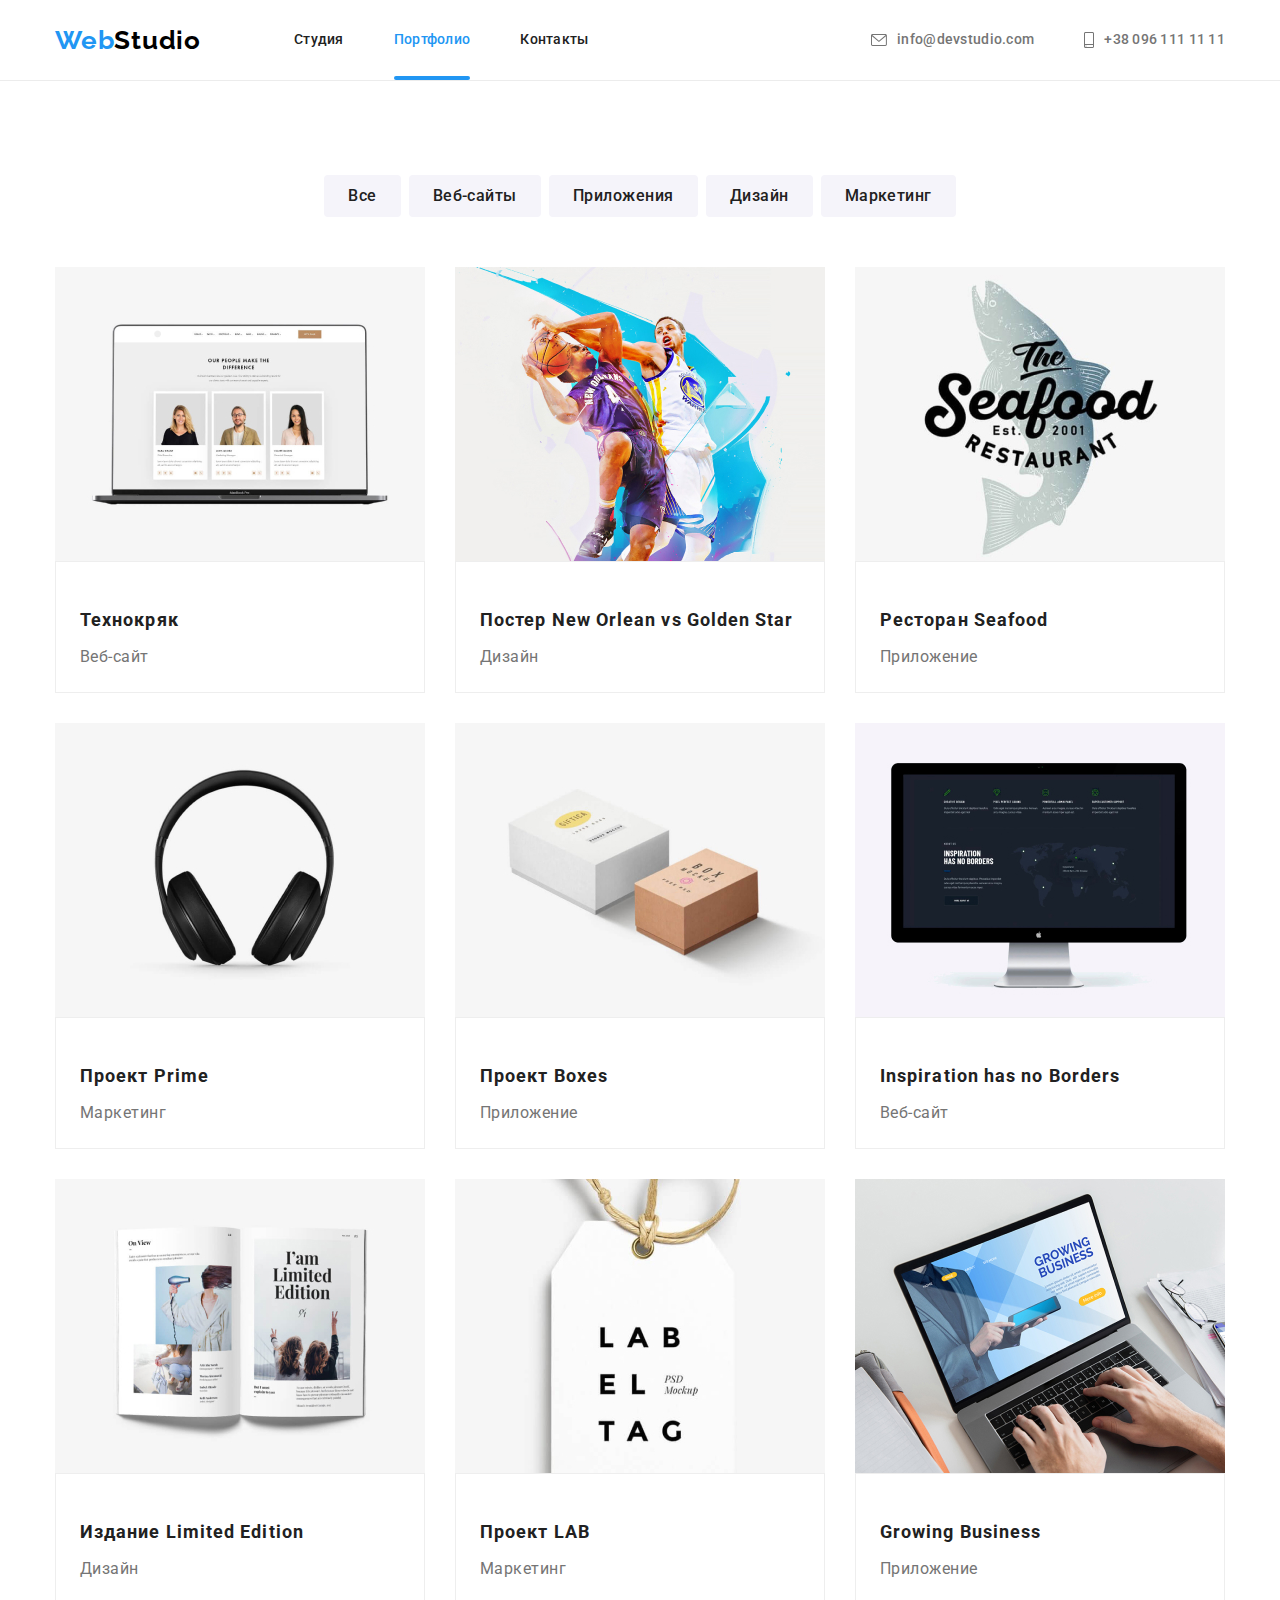
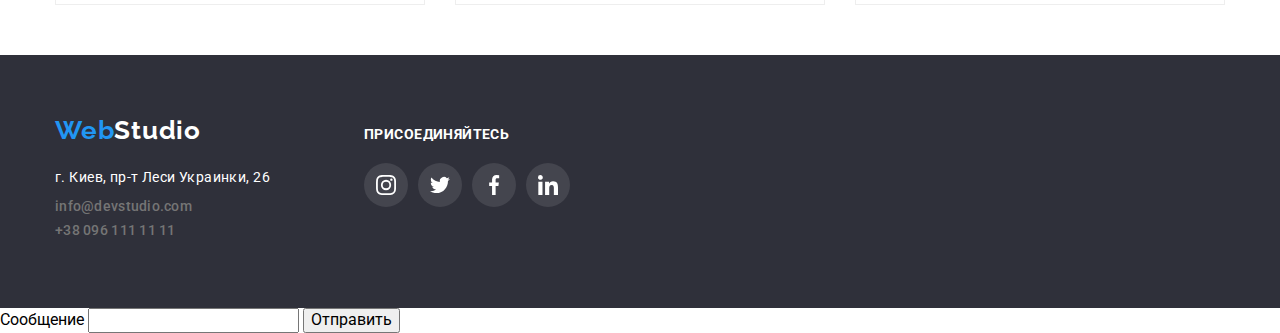
==== index2.html @ e60a2d79 "initial-commit" ====
<!DOCTYPE html>
<html lang="ru">
  <head>
    <meta charset="UTF-8" />
    <meta name="viewport" content="width=device-width, initial-scale=1.0" />
    <title>Document</title>
    <link
      href="https://fonts.googleapis.com/css2?family=Raleway:wght@700&family=Roboto:wght@400;500;700;900&display=fallback"
      rel="stylesheet"
    />
    <link
      rel="stylesheet"
      href="https://cdnjs.cloudflare.com/ajax/libs/modern-normalize/0.7.0/modern-normalize.min.css"
    />
    <link rel="stylesheet" href="./css/styles.css" />
  </head>
  <body>
    <!--_______________ Шапка_______________ -->
    <!-- <li><a class="link current" href="">Портфолио</a></li> -->
    <header class="page-header">
      <div class="container header">
        <nav class="header-nav">
          <a class="logo" href="./index.html"><span>Web</span>Studio</a>
          <ul class="header-list">
            <li><a class="link" href="./index.html">Студия</a></li>
            <li><a class="link current" href="./index2.html">Портфолио</a></li>
            <li><a class="link" href="">Контакты</a></li>
          </ul>
        </nav>
        <address class="header-address">
          <a class="contacts" href="mailto:info@devstudio.com">
            <svg width="16" height="12">
              <use href="./images/symbol-defs.svg#icon-envelope"></use>
            </svg>
            info@devstudio.com</a
          >
          <a class="contacts" href="call:+380961111111"
            ><svg width="10" height="16">
              <use href="./images/symbol-defs.svg#icon-smartphone"></use></svg
            >+38 096 111 11 11</a
          >
        </address>
      </div>
    </header>
    <main>
      <!-- Портфолио -->
      <section class="portfolio">
        <h1 class="visually-hidden">Портфолио</h1>
        <!--_______________________________ Кнопки________________________ -->
        <div class="container">
          <div class="gray-button-container">
            <ul class="button-list">
              <li><button class="gray-button" type="button">Все</button></li>
              <li>
                <button class="gray-button" type="button">Веб-сайты</button>
              </li>
              <li>
                <button class="gray-button" type="button">Приложения</button>
              </li>
              <li><button class="gray-button" type="button">Дизайн</button></li>
              <li>
                <button class="gray-button" type="button">Маркетинг</button>
              </li>
            </ul>
          </div>
          <!--____________________________ Примеры работ_____________________ -->
          <div>
            <ul class="portfolio-list">
              <li>
                <a class="portfolio-link" href="#">
                  <div class="portfolio-thumb">
                    <div class="portfolio-overlay">
                      <img
                        src="./images/example_1.jpg"
                        alt="Страница веб-сайта"
                      />
                      <p class="legend">
                        Технокряк это современная площадка распространения
                        коронавируса. Компании используют эту платформу для
                        цифрового шпионажа и атак на защищённые сервера
                        конкурентов.
                      </p>
                    </div>
                  </div>
                  <div class="portfolio-describtion">
                    <h2>Технокряк</h2>
                    <p class="portfolio-title">Веб-сайт</p>
                  </div>
                </a>
              </li>
              <li>
                <a class="portfolio-link" href="#">
                  <div class="portfolio-thumb">
                    <img src="./images/example_2.jpg" alt="Постер-обложка" />
                    <p class="legend">
                      Технокряк это современная площадка распространения
                      коронавируса. Компании используют эту платформу для
                      цифрового шпионажа и атак на защищённые сервера
                      конкурентов.
                    </p>
                  </div>

                  <div class="portfolio-describtion">
                    <h2>Постер New Orlean vs Golden Star</h2>
                    <p class="portfolio-title">Дизайн</p>
                  </div>
                </a>
              </li>
              <li>
                <a class="portfolio-link" href="">
                  <div class="portfolio-thumb">
                    <img src="./images/example_3.jpg" alt="Логотип ресторана" />
                    <p class="legend">
                      Технокряк это современная площадка распространения
                      коронавируса. Компании используют эту платформу для
                      цифрового шпионажа и атак на защищённые сервера
                      конкурентов.
                    </p>
                  </div>

                  <div class="portfolio-describtion">
                    <h2>Ресторан Seafood</h2>
                    <p class="portfolio-title">Приложение</p>
                  </div>
                </a>
              </li>
              <li>
                <a class="portfolio-link" href="#">
                  <div class="portfolio-thumb">
                    <img src="./images/example_4.jpg" alt="Наушники" />
                    <p class="legend">
                      Технокряк это современная площадка распространения
                      коронавируса. Компании используют эту платформу для
                      цифрового шпионажа и атак на защищённые сервера
                      конкурентов.
                    </p>
                  </div>
                  <div class="portfolio-describtion">
                    <h2>Проект Prime</h2>
                    <p class="portfolio-title">Маркетинг</p>
                  </div>
                </a>
              </li>
              <li>
                <a class="portfolio-link" href="">
                  <div class="portfolio-thumb">
                    <img src="./images/example_5.jpg" alt="Макет коробки" />
                    <p class="legend">
                      Технокряк это современная площадка распространения
                      коронавируса. Компании используют эту платформу для
                      цифрового шпионажа и атак на защищённые сервера
                      конкурентов.
                    </p>
                  </div>

                  <div class="portfolio-describtion">
                    <h2>Проект Boxes</h2>
                    <p class="portfolio-title">Приложение</p>
                  </div>
                </a>
              </li>
              <li>
                <a class="portfolio-link" href="">
                  <div class="portfolio-thumb">
                    <img
                      src="./images/example_6.jpg"
                      alt="Дизайн веб-страницы"
                    />
                    <p class="legend">
                      Технокряк это современная площадка распространения
                      коронавируса. Компании используют эту платформу для
                      цифрового шпионажа и атак на защищённые сервера
                      конкурентов.
                    </p>
                  </div>

                  <div class="portfolio-describtion">
                    <h2>Inspiration has no Borders</h2>
                    <p class="portfolio-title">Веб-сайт</p>
                  </div>
                </a>
              </li>
              <li>
                <a class="portfolio-link" href="">
                  <div class="portfolio-thumb">
                    <img src="./images/example_7.jpg" alt="Дизайн книги" />
                    <p class="legend">
                      Технокряк это современная площадка распространения
                      коронавируса. Компании используют эту платформу для
                      цифрового шпионажа и атак на защищённые сервера
                      конкурентов.
                    </p>
                  </div>

                  <div class="portfolio-describtion">
                    <h2>Издание Limited Edition</h2>
                    <p class="portfolio-title">Дизайн</p>
                  </div>
                </a>
              </li>
              <li>
                <a class="portfolio-link" href="">
                  <div class="portfolio-thumb">
                    <img src="./images/example_8.jpg" alt="Бирка" />
                    <p class="legend">
                      Технокряк это современная площадка распространения
                      коронавируса. Компании используют эту платформу для
                      цифрового шпионажа и атак на защищённые сервера
                      конкурентов.
                    </p>
                  </div>

                  <div class="portfolio-describtion">
                    <h2>Проект LAB</h2>
                    <p class="portfolio-title">Маркетинг</p>
                  </div>
                </a>
              </li>
              <li>
                <a class="portfolio-link" href="">
                  <div class="portfolio-thumb">
                    <img src="./images/example_9.jpg" alt="Веб-приложение" />
                    <p class="legend">
                      Технокряк это современная площадка распространения
                      коронавируса. Компании используют эту платформу для
                      цифрового шпионажа и атак на защищённые сервера
                      конкурентов.
                    </p>
                  </div>

                  <div class="portfolio-describtion">
                    <h2>Growing Business</h2>
                    <p class="portfolio-title">Приложение</p>
                  </div>
                </a>
              </li>
            </ul>
          </div>
        </div>
      </section>
    </main>
    <!-- ________________Футер_________________________ -->
    <footer class="footer">
      <div class="container">
        <div class="footer-column">
          <a class="logo" href="./index.html"><span>Web</span>Studio</a>
          <address>
            <p>г. Киев, пр-т Леси Украинки, 26</p>
            <a class="contacts" href="mailto:info@devstudio.com"
              >info@devstudio.com</a
            >
            <a class="contacts" href="call:+380961111111">+38 096 111 11 11</a>
          </address>
        </div>
        <div class="footer-column">
          <p class="h3">Присоединяйтесь</p>
          <ul class="social-network-list">
            <li>
              <a class="social-network-item" href="#">
                <svg class="social-network-logo">
                  <use href="./images/symbol-defs.svg#icon-instagram"></use>
                </svg>
              </a>
            </li>
            <li>
              <a class="social-network-item" href="#">
                <svg class="social-network-logo">
                  <use href="./images/symbol-defs.svg#icon-twitter"></use>
                </svg>
              </a>
            </li>
            <li>
              <a class="social-network-item" href="#">
                <svg class="social-network-logo">
                  <use href="./images/symbol-defs.svg#icon-facebook"></use>
                </svg>
              </a>
            </li>
            <li>
              <a class="social-network-item" href="#">
                <svg class="social-network-logo">
                  <use href="./images/symbol-defs.svg#icon-linkedin"></use>
                </svg>
              </a>
            </li>
          </ul>
        </div>
      </div>
    </footer>

    <form>
      <!-- Клик по тексту "Сообщение" поставит курсор в поле ввода -->
      <label>
        Сообщение
        <input type="text" />
      </label>

      <button type="submit">Отправить</button>
    </form>
  </body>
</html>
---- css/styles.css ----
:root {
  --primary-text-color: #212121;
  --secondary-text-color: #757575;
  --accent-text-color: #2196f3;
}

/* ______________Общее форматирование_____________ */
body {
  font-family: Roboto, sans-serif;
  font-style: normal;
}
img {
  display: block;
  max-width: 100%;
  height: auto;
}

ul {
  list-style-type: none;
  margin: 0;
  padding: 0;
}

.visually-hidden:not(:focus):not(:active),
input[type="checkbox"].visually-hidden,
input[type="radio"].visually-hidden {
  position: absolute;

  width: 1px;
  height: 1px;
  margin: -1px;
  border: 0;
  padding: 0;

  white-space: nowrap;

  clip-path: inset(100%);
  clip: rect(0 0 0 0);
  overflow: hidden;
}

/* __________________ Логотип ___________________ */
.logo {
  font-family: Raleway, sans-serif;
  color: black;
  font-weight: bold;
  font-size: 26px;
  line-height: 1.19;
  letter-spacing: 0.03em;
  text-decoration: none;

  margin-right: 93px;
  display: block;
  /* padding-top: 24px;
  padding-bottom: 25px; */
}
.logo > span {
  color: var(--accent-text-color);
}

/* ________________ Навигация в шапке ____________*/
.header-list {
  display: flex;
}

.header-list > li:not(last-child) {
  margin-right: 50px;
}
.header-address {
  display: flex;
  margin-left: auto;
}
.header-address .contacts {
  padding-top: 32px;
  padding-bottom: 32px;
  align-items: center;
}
.header-nav {
  display: flex;
  align-items: center;
}
.container.header {
  display: flex;
  text-align: center;
}
.page-header {
  border-bottom: 1px solid #ececec;
}
.link {
  display: block;
  padding-top: 32px;
  padding-bottom: 32px;
  position: relative;

  color: var(--primary-text-color);
  font-weight: 500;
  font-size: 14px;
  line-height: 1.14;
  letter-spacing: 0.02em;
  list-style-type: none;
  text-decoration: none;

  transition: color;
  transition-duration: 250ms;
  transition-timing-function: cubic-bezier(0.4, 0, 0.2, 1);
}

.link::after {
  content: "";
  display: block;
  position: absolute;
  bottom: 0;
  width: 100%;
  height: 4px;
  background-color: var(--accent-text-color);
  border-radius: 4px;
  opacity: 0;
}

.link:hover,
.link:focus {
  color: var(--accent-text-color);
}

.contacts {
  color: var(--secondary-text-color);
  font-weight: 500;
  font-style: normal;
  font-size: 14px;
  line-height: 1.14;
  letter-spacing: 0.02em;
  text-decoration: none;
  display: flex;
  margin-right: 50px;
  transition: color;
  transition-duration: 250ms;
  transition-timing-function: cubic-bezier(0.4, 0, 0.2, 1);
}
.contacts svg {
  margin-right: 10px;
  fill: currentColor;
}
.contacts:last-child {
  margin-right: 0;
}
.contacts:hover,
.contacts:focus {
  color: var(--accent-text-color);
}

.contacts svg:hover,
.contacts svg:focus {
  fill: var(--accent-text-color);
}
.container {
  width: 1200px;
  padding-right: 15px;
  padding-left: 15px;
  margin-left: auto;
  margin-right: auto;
}

/* ___________________ Главная секция________________ */
.hero-container {
  height: 600px;
  max-width: 1600px;
  margin-right: auto;
  margin-left: auto;
  background-repeat: no-repeat;
  background-position: center;
  background-size: cover;

  background-image: linear-gradient(
      rgba(47, 48, 58, 0.4),
      rgba(47, 48, 58, 0.4)
    ),
    url(../images/Hero_Img.jpg);

  background-color: #c4c4c4;
  text-align: center;
  padding-top: 200px;
}
.hero-title {
  margin-top: 0;
  margin-bottom: 30px;
  font-weight: 900;
  font-size: 44px;
  line-height: 1.36;
  letter-spacing: 0.06em;
  text-transform: uppercase;
  color: #ffffff;
}
.blue-button {
  display: inline-block;
  padding: 10px 32px;
  min-width: 200px;
  min-height: 50px;
  box-shadow: 0px 4px 4px rgba(0, 0, 0, 0.15);
  border-radius: 4px;
  border: none;
  cursor: pointer;

  color: #ffffff;
  font-size: 16px;
  line-height: 1.87;
  letter-spacing: 0.06em;
  background-color: var(--accent-text-color);
  font-weight: bold;
  text-decoration: none;
  text-align: center;
}

/*________________ Наши преимущества________________*/

.our-benefits {
  padding-top: 94px;
  /* padding-bottom: 94px; */
}
.our-benefits-list {
  display: flex;
}

.our-benefits-item svg {
  margin: 25px 100px;
}
div.background {
  background-color: #f5f4fa;
}
.our-benefits-item {
  width: 270px;
}
.our-benefits-item:not(:last-child) {
  margin-right: 30px;
}

.our-benefits h3 {
  color: var(--primary-text-color);
  font-weight: bold;
  font-size: 14px;
  line-height: 1.14;
  letter-spacing: 0.03em;
  text-transform: uppercase;
  margin-top: 30px;
  margin-bottom: 10px;
}
.our-benefits p {
  color: var(--secondary-text-color);
  font-size: 14px;
  line-height: 1.7;
  letter-spacing: 0.03em;
  margin-top: 0;
  margin-bottom: 0;
}

/*  __________________Чем мы занимаемся ____________ */

.what-we-do-list {
  display: flex;
}
.what-we-do-list li:not(:last-child) {
  margin-right: 30px;
}
.section-title {
  color: var(--primary-text-color);
  font-weight: bold;
  font-size: 36px;
  line-height: 1.16;
  text-align: center;
  letter-spacing: 0.03em;
  margin-top: 0;
  margin-bottom: 50px;
}
.thumb {
  position: relative;
}
.thumb .h3 {
  position: absolute;
  padding-top: 22px;
  padding-bottom: 22px;
  bottom: 0;
  right: 0;
  left: 0;
  text-transform: uppercase;
  text-align: center;
  font-weight: bold;
  color: #ffffff;

  background-color: rgba(47, 48, 58, 0.8);
}

/* ________________________Наша команда__________________ */
.basic-section {
  padding-top: 94px;
  padding-bottom: 94px;
}
.basic-section.team {
  background-color: #f5f4fa;
}
.our-team-list {
  display: flex;
}
.our-team-list > li:not(:last-child) {
  margin-right: 30px;
}
.our-team-list > li {
  box-shadow: 0px 1px 3px rgba(0, 0, 0, 0.12), 0px 1px 1px rgba(0, 0, 0, 0.14),
    0px 2px 1px rgba(0, 0, 0, 0.2);
  border-radius: 0px 0px 4px 4px;
  text-align: center;
  padding-bottom: 30px;
}

.basic-section h4 {
  color: var(--primary-text-color);
  font-weight: 500;
  font-size: 16px;
  line-height: 1.18;
  letter-spacing: 0.03em;
  margin-top: 30px;
  margin-bottom: 10px;
}
.basic-section p {
  color: var(--secondary-text-color);
  font-weight: normal;
  font-size: 16px;
  line-height: 1.18;
  letter-spacing: 0.03em;
  margin-top: 0;
  margin-bottom: 0;
}
/* Список соцсетей */
.social-network-list {
  display: flex;
  justify-content: center;
  margin-top: 16px;
}
.social-network-list > li:not(:last-child) {
  margin-right: 10px;
}

.social-network-item {
  display: flex;
  justify-content: center;
  align-items: center;
  width: 44px;
  height: 44px;
  border-radius: 50%;

  transition: all;
  transition-duration: 250ms;
  transition-timing-function: cubic-bezier(0.4, 0, 0.2, 1);
}
.social-network-logo {
  width: 20px;
  height: 20px;
  fill: #afb1b8;

  transition: fill;
  transition-duration: 250ms;
  transition-timing-function: cubic-bezier(0.4, 0, 0.2, 1);
}
.social-network-item:hover .social-network-logo,
.social-network-item:focus .social-network-logo {
  fill: #ffffff;
}
.social-network-item:hover,
.social-network-item:focus {
  background-color: var(--accent-text-color);
}

/* ____________________Постоянные клиенты____________________ */
.clients-list {
  display: flex;
}
.icon-logo {
  display: flex;
  width: 168px;
  height: 88px;
  border: 1px solid #afb1b8;
  border-radius: 4px;
  justify-content: center;
  align-items: center;

  transition: border;
  transition-duration: 250ms;
  transition-timing-function: cubic-bezier(0.4, 0, 0.2, 1);
}
.icon-logo svg {
  fill: #afb1b8;

  transition: fill;
  transition-duration: 250ms;
  transition-timing-function: cubic-bezier(0.4, 0, 0.2, 1);
}

/* __________________________________Анимаци при ховере  */

.icon-logo:hover svg,
.icon-logo:focus svg {
  fill: var(--accent-text-color);
}
.icon-logo:hover,
.icon-logo:focus {
  border: 1px solid #2196f3;
}

.clients-link {
  border-radius: 4px;
  justify-content: center;
  align-items: center;
}
.clients-link:not(:last-child) {
  margin-right: 30px;
}
/* _________________Футер________________________ */

.footer > .container {
  display: flex;
}
.footer-column:not(:last-child) {
  margin-right: 70px;
}

.footer {
  /* margin-top: 94px; */
  padding-top: 60px;
  padding-bottom: 60px;
  background-color: #2f303a;
}
.footer .logo {
  color: #ffffff;
  margin-bottom: 20px;
}
.footer p {
  color: #ffffff;
  font-weight: normal;
  font-style: normal;
  font-size: 14px;
  line-height: 1.71;
  letter-spacing: 0.03em;
  background-color: #2f303a;
  margin-top: 9px;
  margin-bottom: 9px;
}
.footer .h3 {
  font-weight: bold;
  font-size: 14px;
  line-height: 1.14;
  letter-spacing: 0.03em;
  text-transform: uppercase;
  margin-top: 12px;
  margin-bottom: 20px;
}
.footer .contacts {
  margin-bottom: 9px;
}
.footer .social-network-logo {
  fill: #ffffff;
}

.footer .social-network-item {
  background-color: rgba(255, 255, 255, 0.1);

  transition: all;
  transition-duration: 250ms;
  transition-timing-function: cubic-bezier(0.4, 0, 0.2, 1);
}
.footer .social-network-item:hover,
.footer .social-network-item:focus {
  background-color: var(--accent-text-color);
}

/* __________________________________Модальное окно _____________________________ */

.backdrop {
  position: fixed;
  top: 0;
  right: 0;

  width: 100%;
  height: 100%;

  background-color: rgba(0, 0, 0, 0.2);

  transition: linear 500ms;
}

.backdrop.is-hidden {
  opacity: 0;
  pointer-events: none;
}

.is-hidden .modal {
  transform: translate(-50%, -50%) scale(1.2);
  opacity: 0;
}
.modal {
  position: absolute;
  top: 50%;
  left: 50%;
  transform: translate(-50%, -50%) scale(1);

  transition: all 250ms;
  min-width: 528px;
  min-height: 581px;
  background-color: #ffffff;
}
.close-button {
  position: absolute;
  display: flex;
  top: 8px;
  right: 8px;

  width: 30px;
  height: 30px;
  border: none;
  margin: 0;
  padding: 0;
  background-color: #fff;
}
.close {
  border-radius: 50%;
  border: 1px solid rgba(0, 0, 0, 0.1);
}

/* ____________СТРАНИЦА ПОРТФОЛИО__________________
/* ____________Эффект текущей страницы_____________ */
.link.current {
  color: var(--accent-text-color);
}
.link.current::after {
  opacity: 1;
}

/*  ______________Кнопки_______________________ */
.button-list {
  display: flex;
  justify-content: center;
  margin-bottom: 50px;
}
.button-list li:not(:last-child) {
  margin-right: 8px;
}
.portfolio .container {
  margin-top: 94px;
  margin-bottom: 50px;
}
.portfolio .gray-button {
  border-radius: 4px;
  border-color: transparent;
  padding: 6px 22px;

  font-weight: 500;
  font-size: 16px;
  line-height: 1.62;
  text-align: center;
  letter-spacing: 0.03em;
  color: var(--primary-text-color);
  background-color: #f5f4fa;

  transition: all;
  transition-duration: 250ms;
  transition-timing-function: cubic-bezier(0.4, 0, 0.2, 1);
}

.gray-button:hover,
.gray-button:focus {
  color: #ffffff;
  background-color: var(--accent-text-color);
}

/* __________________Примеры работ_________________ */
.portfolio-thumb {
  position: relative;
  overflow: hidden;
}
.portfolio-thumb::before {
  position: absolute;

  content: "";
  background-color: rgba(33, 150, 243, 0.9);
  width: 100%;
  height: 100%;
  transform: translateY(101%);

  transition: transform;
  transition-duration: 250ms;
  transition-timing-function: cubic-bezier(0.4, 0, 0.2, 1);
}
.legend {
  position: absolute;
  top: 100%;
  /* transform: translateY(101%); */

  padding: 63px 24px;
  margin-top: 0;
  margin-bottom: 0;

  font-size: 18px;
  line-height: 1.56;
  font-style: normal;
  font-weight: normal;
  letter-spacing: 0.03em;
  color: #ffffff;

  transition: transform;
  transition-duration: 250ms;
  transition-timing-function: cubic-bezier(0.4, 0, 0.2, 1);
}
.portfolio-link:hover .legend {
  transform: translateY(-100%);
  /* top: 0; */
}

.portfolio-link:hover .portfolio-thumb::before {
  transform: translateY(0);
}

.portfolio-list {
  display: flex;
  flex-wrap: wrap;
}
.portfolio-describtion {
  background: #ffffff;
  border: 1px solid #eeeeee;
  padding: 20px 24px;
}
.portfolio-list li {
  max-width: 370px;
  margin-right: 30px;
  margin-bottom: 30px;

  transition: all;
  transition-duration: 250ms;
  transition-timing-function: cubic-bezier(0.4, 0, 0.2, 1);
}
.portfolio-list li:nth-child(3n) {
  margin-right: 0;
}
.portfolio-list li:nth-last-child(-n + 3) {
  margin-bottom: 0;
}
.portfolio-list li:hover,
.portfolio-list li:focus {
  box-shadow: 0px 1px 1px rgba(0, 0, 0, 0.12), 0px 4px 4px rgba(0, 0, 0, 0.06),
    1px 4px 6px rgba(0, 0, 0, 0.16);
}

.portfolio-list a {
  text-decoration: none;
  display: inline-block;
}
.portfolio h2 {
  color: var(--primary-text-color);
  font-weight: bold;
  font-size: 18px;
  line-height: 2;
  letter-spacing: 0.06em;
  text-decoration: none;
  margin-top: 20px;
  margin-bottom: 4px;
}
.portfolio-title {
  color: var(--secondary-text-color);
  font-weight: normal;
  font-size: 16px;
  line-height: 1.87;
  letter-spacing: 0.03em;
  margin-top: 0;
  margin-bottom: 0;
}
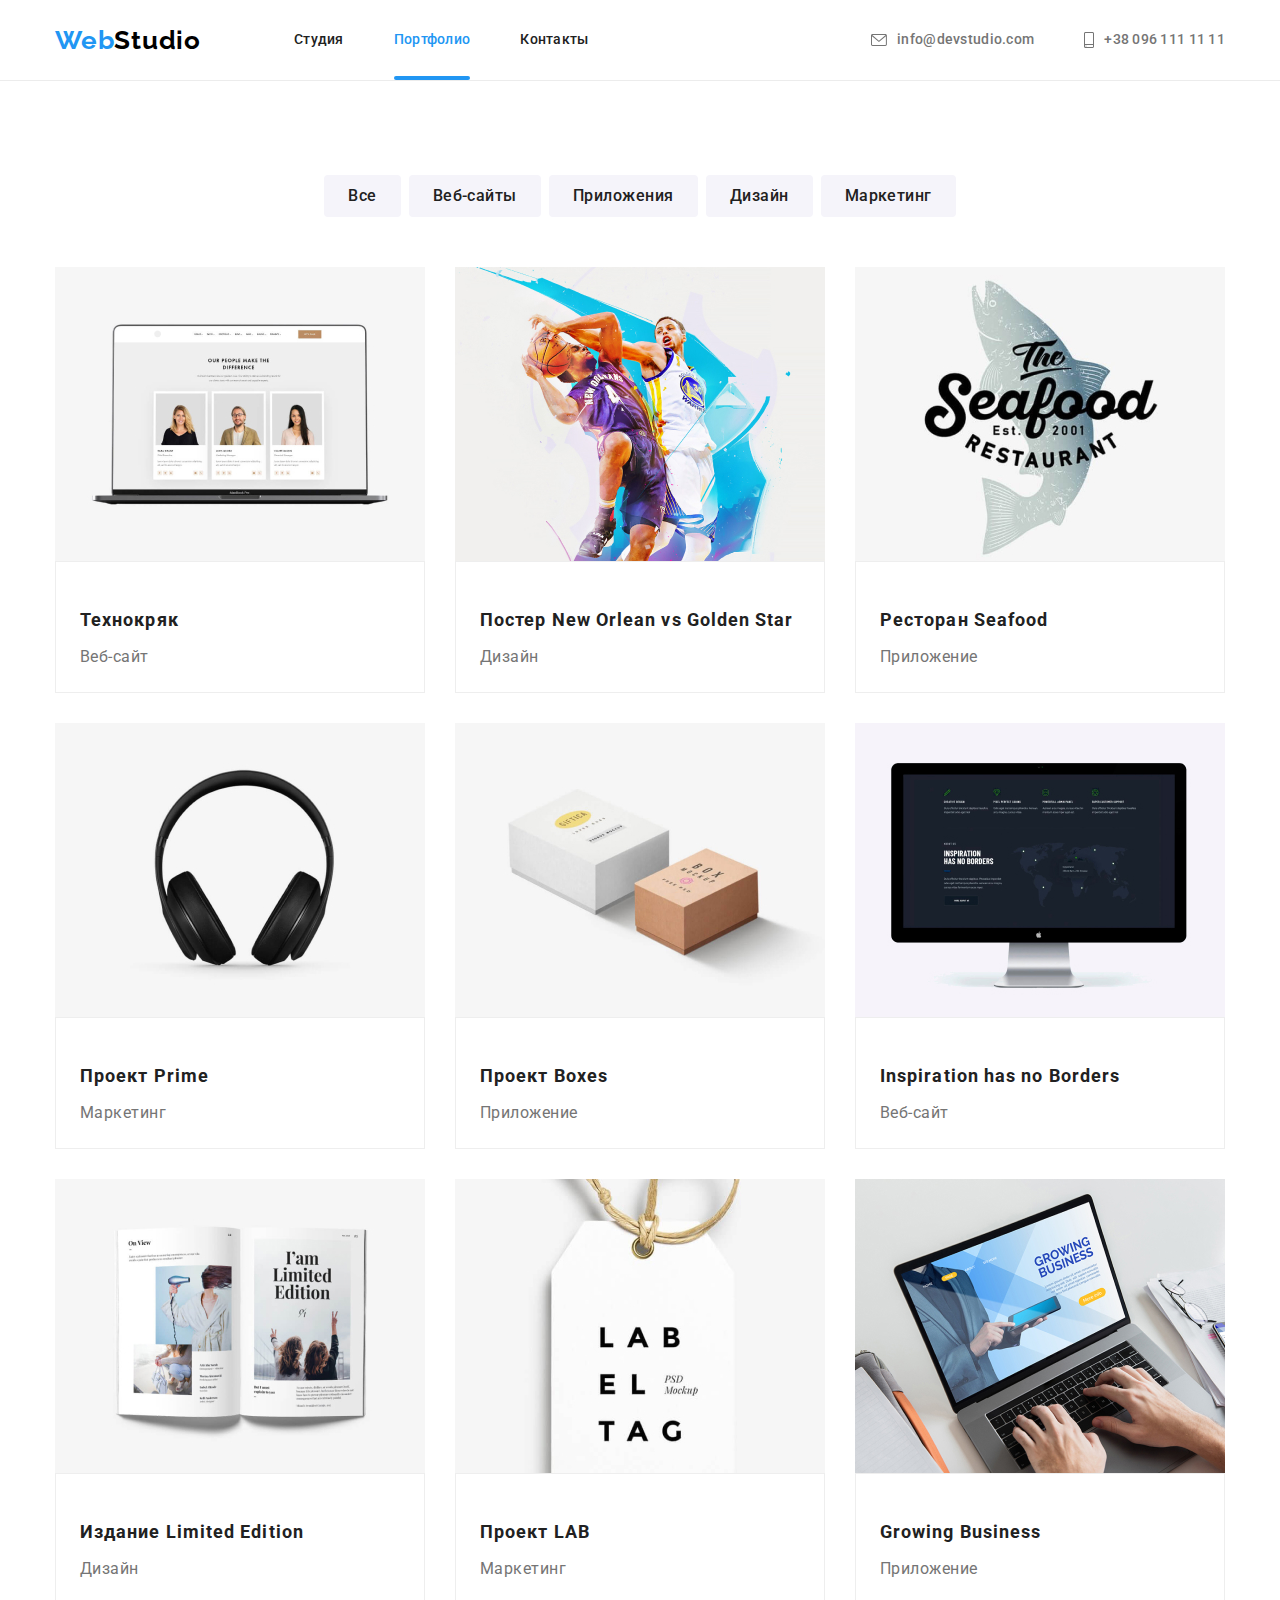
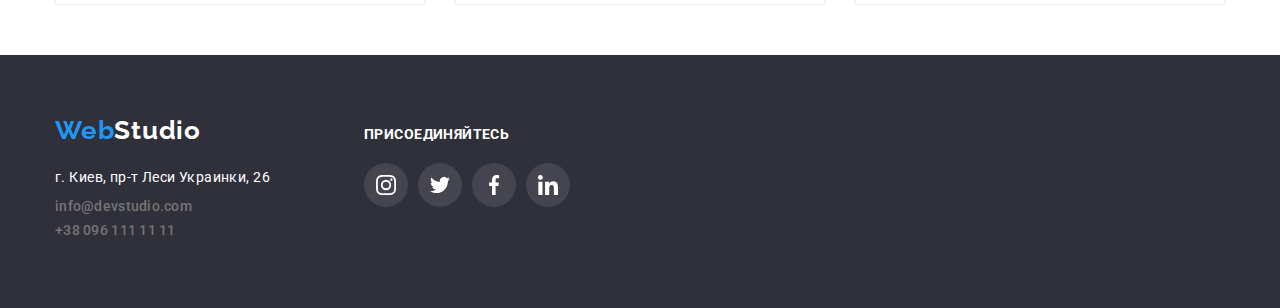
==== commit 0e3244e7: "commit-2" ====
--- a/index2.html
+++ b/index2.html
@@ -287,15 +287,5 @@
         </div>
       </div>
     </footer>
-
-    <form>
-      <!-- Клик по тексту "Сообщение" поставит курсор в поле ввода -->
-      <label>
-        Сообщение
-        <input type="text" />
-      </label>
-
-      <button type="submit">Отправить</button>
-    </form>
   </body>
 </html>
--- a/css/styles.css
+++ b/css/styles.css
@@ -421,6 +421,10 @@
   margin-right: 70px;
 }
 
+/* .footer-column:last-child {
+  margin-left: 93px;
+} */
+
 .footer {
   /* margin-top: 94px; */
   padding-top: 60px;
@@ -469,6 +473,24 @@
 .footer .social-network-item:focus {
   background-color: var(--accent-text-color);
 }
+.footer-form-field input {
+  margin-right: 12px;
+  padding: 12px;
+  width: 358px;
+  height: 50px;
+  background-color: transparent;
+  border: 1px solid rgba(255, 255, 255, 0.3);
+
+  filter: drop-shadow(0px 4px 4px rgba(0, 0, 0, 0.15));
+  border-radius: 4px;
+}
+.footer-form-field input::placeholder {
+  font-size: 16px;
+  line-height: 1.25;
+  letter-spacing: 0.03em;
+  color: rgba(255, 255, 255, 0.6);
+  background-color: transparent;
+}
 
 /* __________________________________Модальное окно _____________________________ */
 
@@ -499,12 +521,90 @@
   top: 50%;
   left: 50%;
   transform: translate(-50%, -50%) scale(1);
+  padding: 40px;
 
   transition: all 250ms;
   min-width: 528px;
   min-height: 581px;
   background-color: #ffffff;
 }
+.modal-text {
+  display: block;
+  text-align: center;
+  font-weight: bold;
+  font-size: 20px;
+  line-height: 1.15;
+  letter-spacing: 0.03em;
+}
+
+.modal-form {
+  display: flex;
+  flex-direction: column;
+
+  margin-top: 12px;
+  margin-left: auto;
+  margin-right: auto;
+}
+.form-field {
+  display: flex;
+  flex-direction: column;
+}
+.checkbox {
+  display: flex;
+  margin-right: auto;
+  margin-left: auto;
+  align-items: center;
+  margin-bottom: 30px;
+}
+.form-label {
+  margin-top: 10px;
+  margin-bottom: 4px;
+
+  font-size: 12px;
+  line-height: 1.16;
+  letter-spacing: 0.01em;
+  font-weight: 400;
+  color: #757575;
+}
+.form-field textarea {
+  margin-bottom: 20px;
+  padding: 16px;
+  width: 448px;
+  height: 120px;
+  resize: none;
+  border: 1px solid rgba(33, 33, 33, 0.2);
+  border-radius: 4px;
+}
+textarea::placeholder {
+  font-size: 12px;
+  line-height: 1.16;
+  letter-spacing: 0.03em;
+  color: rgba(117, 117, 117, 0.5);
+}
+.policy {
+  font-size: 14px;
+  line-height: 1.71;
+  letter-spacing: 0.03em;
+}
+.policy a {
+  color: var(--accent-text-color);
+}
+.form-input {
+  padding: 11px 12px;
+  border: 1px solid rgba(33, 33, 33, 0.2);
+  border-radius: 4px;
+}
+
+.form-input[type="checkbox"] {
+  width: 16px;
+  height: 15px;
+}
+.blue-button.submit {
+  display: block;
+  margin-right: auto;
+  margin-left: auto;
+}
+
 .close-button {
   position: absolute;
   display: flex;
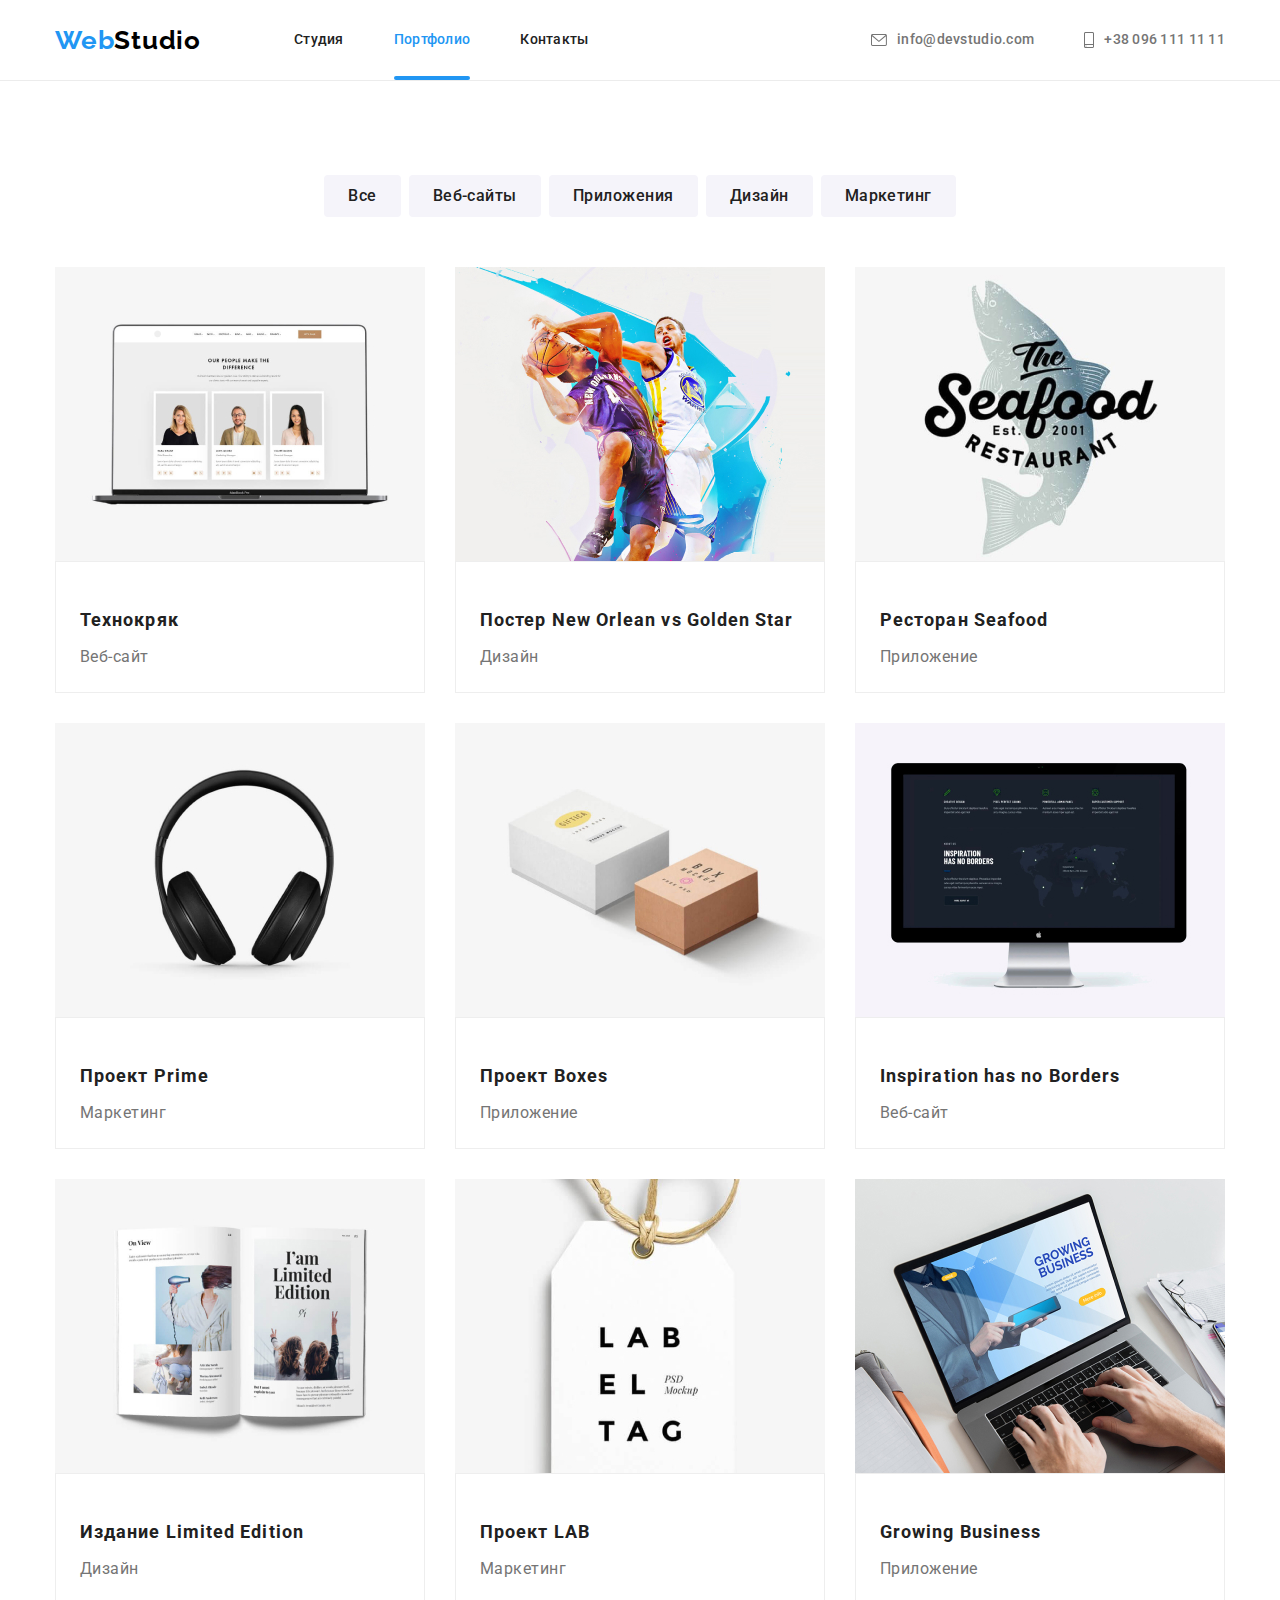
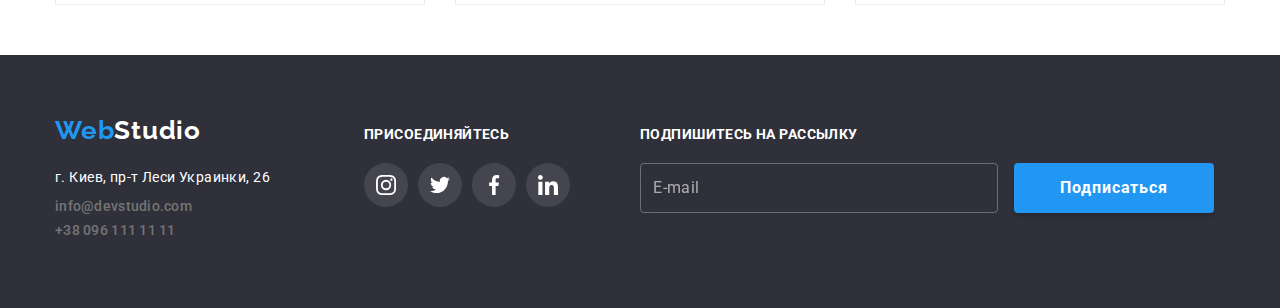
==== commit 0d4eed41: "commit-4" ====
--- a/index2.html
+++ b/index2.html
@@ -285,6 +285,15 @@
             </li>
           </ul>
         </div>
+        <div class="footer-column">
+          <form class="footer-form-field">
+            <label class="h3" for="email">
+              <p class="h3">Подпишитесь на рассылку</p>
+            </label>
+            <input type="email" name="email" id="email" placeholder="E-mail" />
+            <button class="blue-button" type="submit">Подписаться</button>
+          </form>
+        </div>
       </div>
     </footer>
   </body>
--- a/css/styles.css
+++ b/css/styles.css
@@ -192,6 +192,7 @@
 }
 .blue-button {
   display: inline-block;
+
   padding: 10px 32px;
   min-width: 200px;
   min-height: 50px;
@@ -421,10 +422,6 @@
   margin-right: 70px;
 }
 
-/* .footer-column:last-child {
-  margin-left: 93px;
-} */
-
 .footer {
   /* margin-top: 94px; */
   padding-top: 60px;
@@ -492,6 +489,15 @@
   background-color: transparent;
 }
 
+.send-icon {
+  fill: #fff;
+  position: absolute;
+  margin-left: 10px;
+}
+.blue-button.send {
+  text-align: left;
+}
+
 /* __________________________________Модальное окно _____________________________ */
 
 .backdrop {
@@ -546,6 +552,8 @@
   margin-right: auto;
 }
 .form-field {
+  margin-top: 10px;
+  margin-bottom: 4px;
   display: flex;
   flex-direction: column;
 }
@@ -557,7 +565,6 @@
   margin-bottom: 30px;
 }
 .form-label {
-  margin-top: 10px;
   margin-bottom: 4px;
 
   font-size: 12px;
@@ -581,7 +588,8 @@
   letter-spacing: 0.03em;
   color: rgba(117, 117, 117, 0.5);
 }
-.policy {
+.form-label.policy {
+  margin-bottom: 0;
   font-size: 14px;
   line-height: 1.71;
   letter-spacing: 0.03em;
@@ -596,6 +604,7 @@
 }
 
 .form-input[type="checkbox"] {
+  margin-right: 8px;
   width: 16px;
   height: 15px;
 }
@@ -611,6 +620,7 @@
   top: 8px;
   right: 8px;
 
+  border-radius: 50%;
   width: 30px;
   height: 30px;
   border: none;
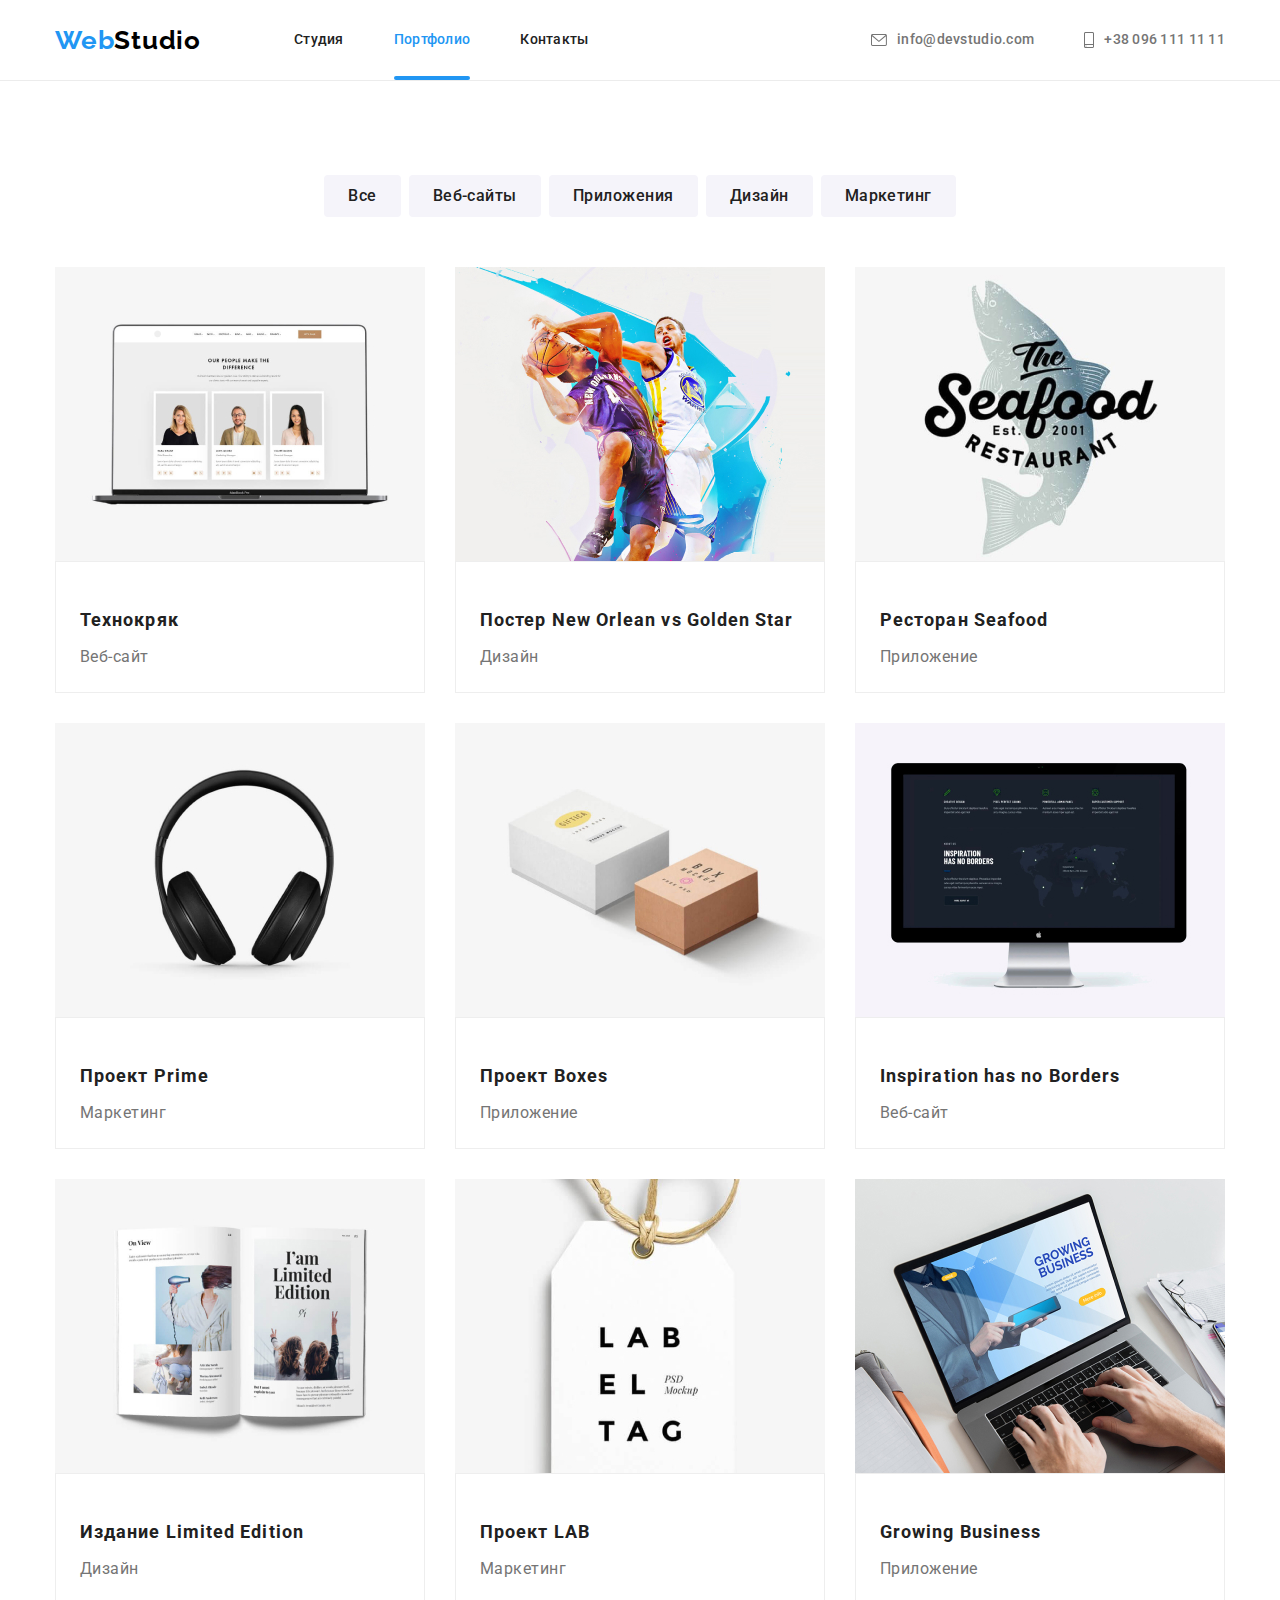
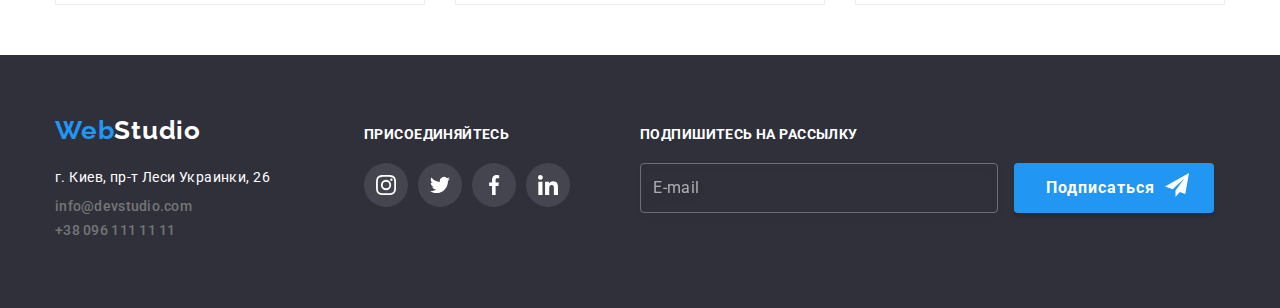
==== commit 320b21c2: "commit-5" ====
--- a/index2.html
+++ b/index2.html
@@ -290,8 +290,19 @@
             <label class="h3" for="email">
               <p class="h3">Подпишитесь на рассылку</p>
             </label>
-            <input type="email" name="email" id="email" placeholder="E-mail" />
-            <button class="blue-button" type="submit">Подписаться</button>
+            <input
+              type="email"
+              name="email"
+              id="email"
+              pattern="[a-z0-9._%+-]+@[a-z0-9.-]+\.[a-z]{2,}$"
+              placeholder="E-mail"
+            />
+            <button class="blue-button send" type="submit">
+              Подписаться
+              <svg width="24" height="24" class="send-icon">
+                <use href="./images/symbol-defs.svg#icon-send"></use>
+              </svg>
+            </button>
           </form>
         </div>
       </div>
--- a/css/styles.css
+++ b/css/styles.css
@@ -552,12 +552,21 @@
   margin-right: auto;
 }
 .form-field {
+  position: relative;
   margin-top: 10px;
   margin-bottom: 4px;
   display: flex;
   flex-direction: column;
 }
-.checkbox {
+
+.form-field-icon {
+  position: absolute;
+  top: 50%;
+  left: 12px;
+  transition: fill 250ms cubic-bezier(0.4, 0, 0.2, 1);
+}
+
+.form-field-icon .checkbox {
   display: flex;
   margin-right: auto;
   margin-left: auto;
@@ -581,6 +590,12 @@
   resize: none;
   border: 1px solid rgba(33, 33, 33, 0.2);
   border-radius: 4px;
+  transition: border 250ms cubic-bezier(0.4, 0, 0.2, 1);
+}
+
+.form-field textarea:focus {
+  border-color: #2196f3;
+  outline: none;
 }
 textarea::placeholder {
   font-size: 12px;
@@ -598,9 +613,21 @@
   color: var(--accent-text-color);
 }
 .form-input {
-  padding: 11px 12px;
+  padding-top: 11px;
+  padding-bottom: 11px;
+  padding-left: 42px;
+  padding-right: 12px;
   border: 1px solid rgba(33, 33, 33, 0.2);
   border-radius: 4px;
+  transition: border 250ms cubic-bezier(0.4, 0, 0.2, 1);
+}
+
+.form-input:focus {
+  border-color: #2196f3;
+  outline: none;
+}
+.form-input:focus + .form-field-icon {
+  fill: #2196f3;
 }
 
 .form-input[type="checkbox"] {
@@ -608,6 +635,7 @@
   width: 16px;
   height: 15px;
 }
+
 .blue-button.submit {
   display: block;
   margin-right: auto;
@@ -631,6 +659,10 @@
 .close {
   border-radius: 50%;
   border: 1px solid rgba(0, 0, 0, 0.1);
+  transition: fill 250ms cubic-bezier(0.4, 0, 0.2, 1);
+}
+.close-button:hover .close {
+  fill: var(--accent-text-color);
 }
 
 /* ____________СТРАНИЦА ПОРТФОЛИО__________________
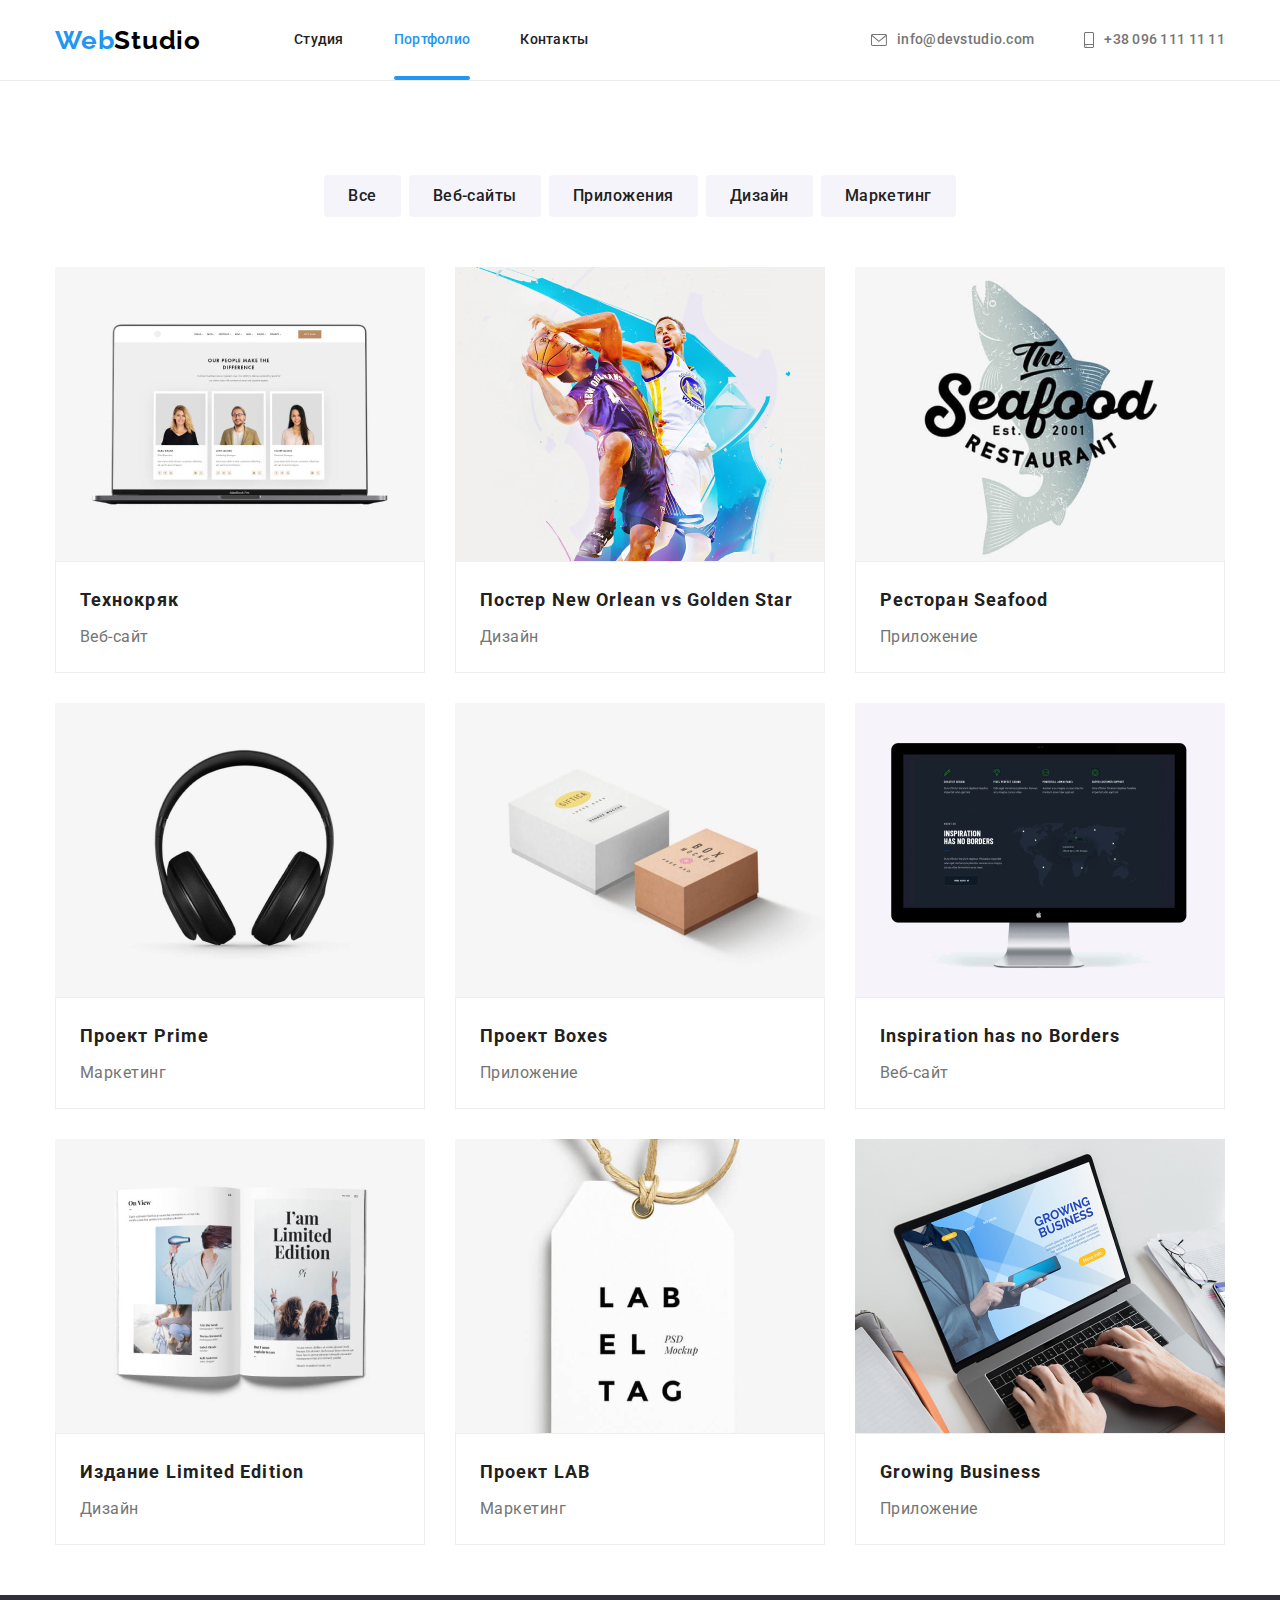
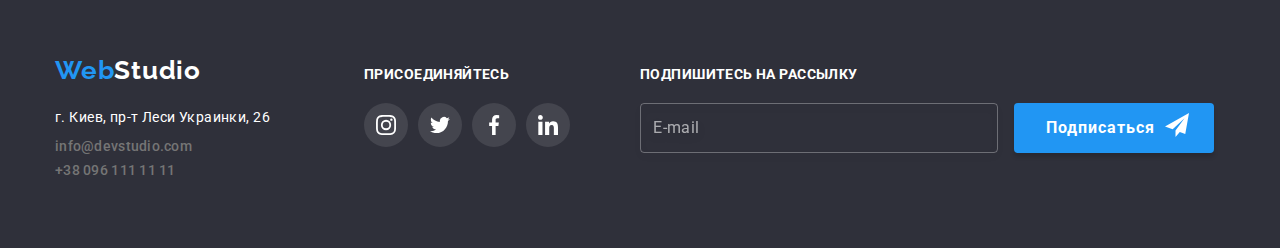
==== commit d265809f: "final-commit1-1.1" ====
--- a/index2.html
+++ b/index2.html
@@ -245,7 +245,7 @@
         <div class="footer-column">
           <a class="logo" href="./index.html"><span>Web</span>Studio</a>
           <address>
-            <p>г. Киев, пр-т Леси Украинки, 26</p>
+            <p class="footer__text">г. Киев, пр-т Леси Украинки, 26</p>
             <a class="contacts" href="mailto:info@devstudio.com"
               >info@devstudio.com</a
             >
@@ -253,7 +253,7 @@
           </address>
         </div>
         <div class="footer-column">
-          <p class="h3">Присоединяйтесь</p>
+          <p class="h3 footer__text">Присоединяйтесь</p>
           <ul class="social-network-list">
             <li>
               <a class="social-network-item" href="#">
@@ -287,9 +287,11 @@
         </div>
         <div class="footer-column">
           <form class="footer-form-field">
-            <label class="h3" for="email">
-              <p class="h3">Подпишитесь на рассылку</p>
-            </label>
+            <p class="h3 footer__text">
+              <label for="email">
+                <span>Подпишитесь на рассылку</span>
+              </label>
+            </p>
             <input
               type="email"
               name="email"
--- a/css/styles.css
+++ b/css/styles.css
@@ -309,6 +309,7 @@
   border-radius: 0px 0px 4px 4px;
   text-align: center;
   padding-bottom: 30px;
+  background-color: #fff;
 }
 
 .basic-section h4 {
@@ -432,7 +433,7 @@
   color: #ffffff;
   margin-bottom: 20px;
 }
-.footer p {
+.footer .footer__text {
   color: #ffffff;
   font-weight: normal;
   font-style: normal;
@@ -478,6 +479,8 @@
   background-color: transparent;
   border: 1px solid rgba(255, 255, 255, 0.3);
 
+  color: #f5f4fa;
+
   filter: drop-shadow(0px 4px 4px rgba(0, 0, 0, 0.15));
   border-radius: 4px;
 }
@@ -561,18 +564,11 @@
 
 .form-field-icon {
   position: absolute;
-  top: 50%;
+  top: 52%;
   left: 12px;
   transition: fill 250ms cubic-bezier(0.4, 0, 0.2, 1);
 }
 
-.form-field-icon .checkbox {
-  display: flex;
-  margin-right: auto;
-  margin-left: auto;
-  align-items: center;
-  margin-bottom: 30px;
-}
 .form-label {
   margin-bottom: 4px;
 
@@ -630,10 +626,36 @@
   fill: #2196f3;
 }
 
-.form-input[type="checkbox"] {
-  margin-right: 8px;
+.checkbox {
+  margin-bottom: 30px;
+}
+
+input[type="checkbox"] {
+  -webkit-appearance: none;
+  -moz-appearance: none;
+  appearance: none;
+  position: absolute;
+  outline: none;
+}
+.form-label.policy {
+  display: inline-block;
+}
+.form-label.policy::before {
+  content: "";
+  display: inline-block;
   width: 16px;
   height: 15px;
+  margin-bottom: -2px;
+  margin-left: 8px;
+  margin-right: 8px;
+  background-image: url(../checkbox.svg);
+  background-repeat: no-repeat;
+  background-size: contain;
+}
+input[type="checkbox"]:checked + .form-label.policy::before {
+  background-image: url(../check.svg);
+  background-color: #2196f3;
+  border-radius: 3px;
 }
 
 .blue-button.submit {
@@ -644,21 +666,21 @@
 
 .close-button {
   position: absolute;
-  display: flex;
-  top: 8px;
+
+  top: 11px;
   right: 8px;
 
   border-radius: 50%;
+  border: 1px solid rgba(0, 0, 0, 0.1);
   width: 30px;
   height: 30px;
-  border: none;
+
   margin: 0;
   padding: 0;
   background-color: #fff;
 }
 .close {
-  border-radius: 50%;
-  border: 1px solid rgba(0, 0, 0, 0.1);
+  margin-top: 3px;
   transition: fill 250ms cubic-bezier(0.4, 0, 0.2, 1);
 }
 .close-button:hover .close {
@@ -799,7 +821,7 @@
   line-height: 2;
   letter-spacing: 0.06em;
   text-decoration: none;
-  margin-top: 20px;
+  margin-top: 0;
   margin-bottom: 4px;
 }
 .portfolio-title {
